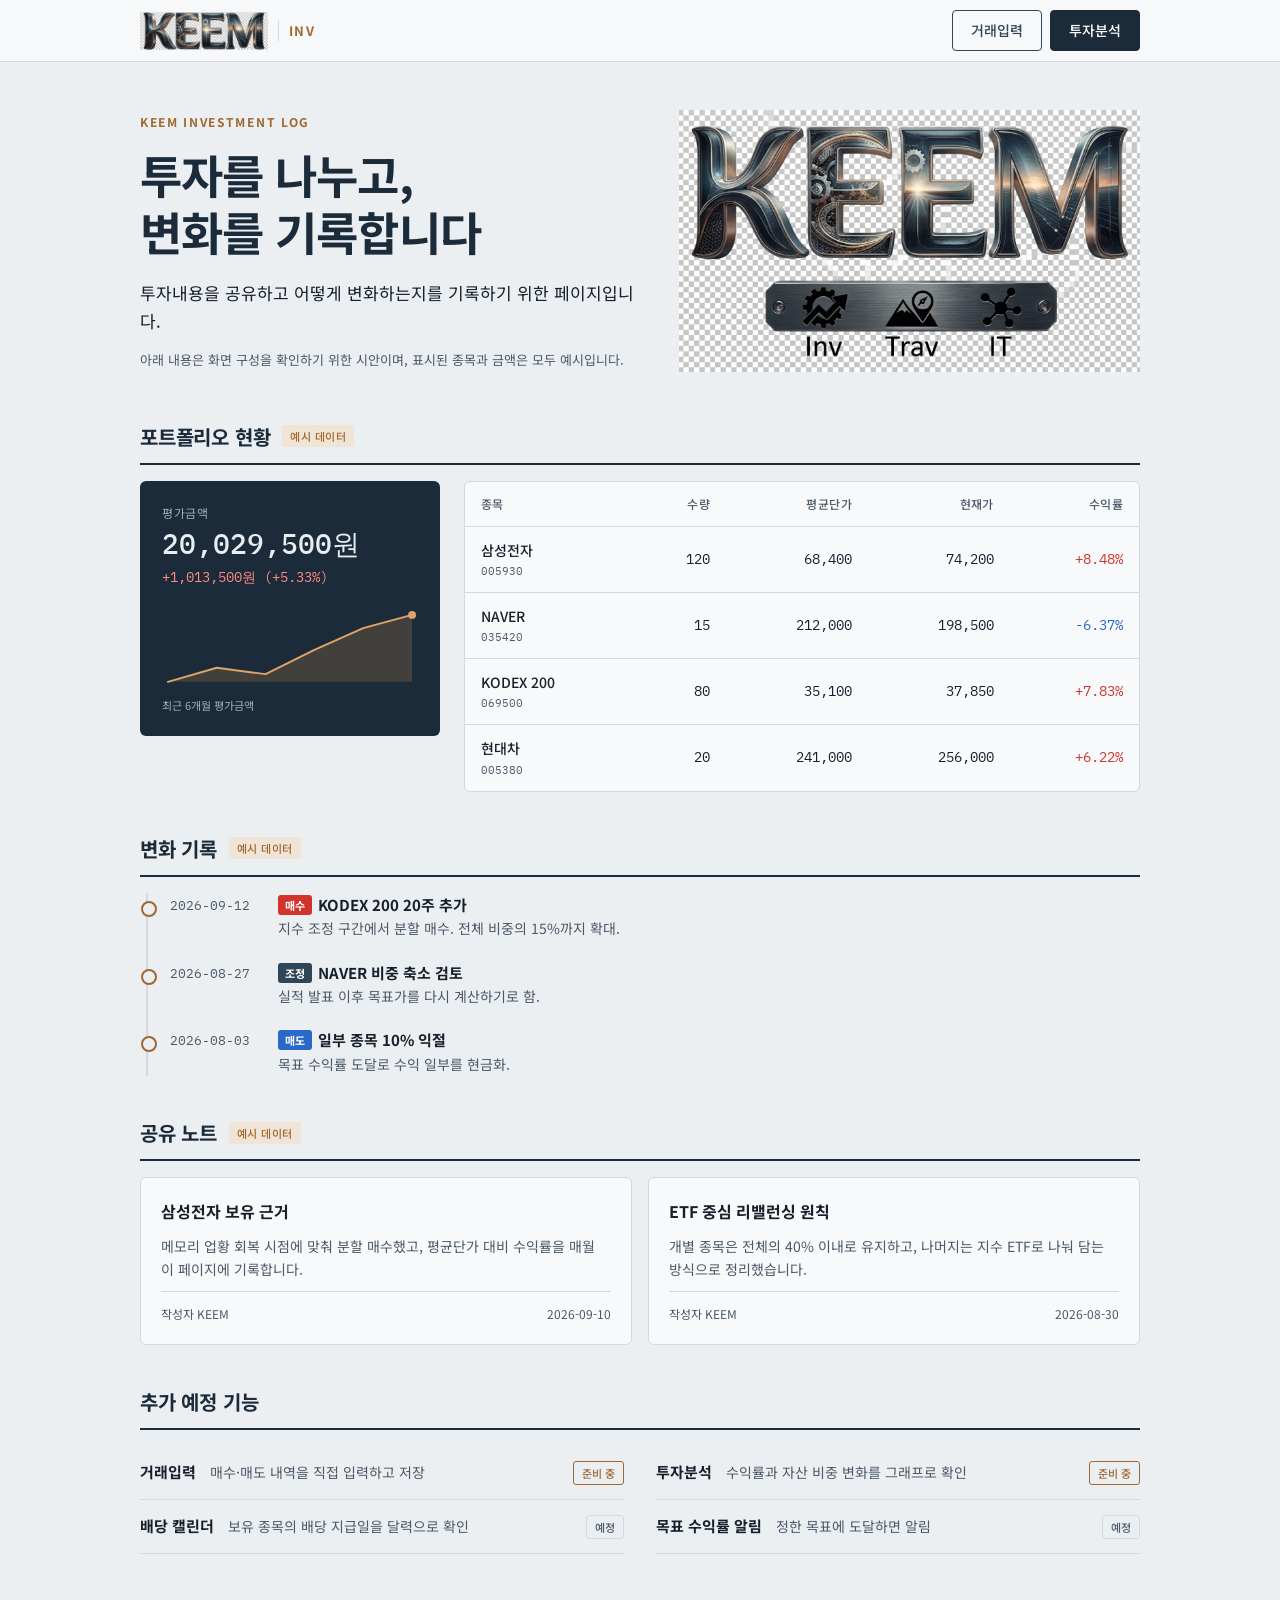
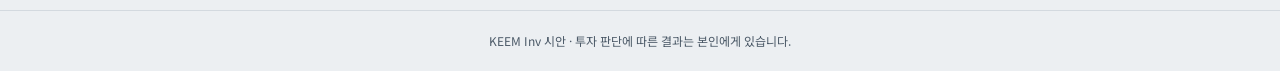
==== index.html @ 08c2e679 "Add KEEM Inv site" ====
<!doctype html>
<html lang="ko">
<head>
  <meta charset="utf-8">
  <meta name="viewport" content="width=device-width, initial-scale=1">
  <title>KEEM Inv - 투자 기록 노트</title>
  <link rel="preconnect" href="https://fonts.googleapis.com">
  <link rel="preconnect" href="https://fonts.gstatic.com" crossorigin>
  <link href="https://fonts.googleapis.com/css2?family=IBM+Plex+Mono:wght@400;500&family=Noto+Sans+KR:wght@400;500;700&display=swap" rel="stylesheet">
  <link rel="icon" href="KEEM_home.png">
  <link rel="stylesheet" href="style.css">
</head>
<body>

  <header class="topbar">
    <div class="topbar-inner">
      <a class="brand" href="index.html" aria-label="KEEM 홈">
        <span class="brand-mark"><img src="KEEM_home.png" alt="KEEM"></span>
        <span class="brand-sub">Inv</span>
      </a>
      <nav class="actions" aria-label="주요 메뉴">
        <button type="button" class="btn btn-ghost" data-page="trade">거래입력</button>
        <button type="button" class="btn btn-solid" data-page="analysis">투자분석</button>
      </nav>
    </div>
  </header>

  <main>

    <!-- 1. 소개 -->
    <section class="hero">
      <div class="hero-text">
        <p class="eyebrow">KEEM Investment Log</p>
        <h1>투자를 나누고,<br>변화를 기록합니다</h1>
        <p class="lead">투자내용을 공유하고 어떻게 변화하는지를 기록하기 위한 페이지입니다.</p>
        <p class="hero-note">아래 내용은 화면 구성을 확인하기 위한 시안이며, 표시된 종목과 금액은 모두 예시입니다.</p>
      </div>
      <div class="hero-logo">
        <img src="KEEM_home.png" alt="KEEM 로고. 하단에 Inv, Trav, IT 세 영역이 표시되어 있습니다.">
      </div>
    </section>

    <!-- 2. 포트폴리오 현황 -->
    <section class="block" aria-labelledby="h-portfolio">
      <div class="block-head">
        <h2 id="h-portfolio">포트폴리오 현황</h2>
        <span class="tag">예시 데이터</span>
      </div>

      <div class="portfolio">
        <div class="summary">
          <p class="label">평가금액</p>
          <p class="total num" id="total-value">-</p>
          <p class="delta num" id="total-delta">-</p>
          <div class="spark" id="spark" role="img" aria-label="최근 6개월 평가금액 추이"></div>
          <p class="spark-cap">최근 6개월 평가금액</p>
        </div>

        <div class="table-wrap">
          <table>
            <thead>
              <tr>
                <th scope="col">종목</th>
                <th scope="col" class="r">수량</th>
                <th scope="col" class="r">평균단가</th>
                <th scope="col" class="r">현재가</th>
                <th scope="col" class="r">수익률</th>
              </tr>
            </thead>
            <tbody id="holdings"></tbody>
          </table>
        </div>
      </div>
    </section>

    <!-- 3. 변화 기록 -->
    <section class="block" aria-labelledby="h-log">
      <div class="block-head">
        <h2 id="h-log">변화 기록</h2>
        <span class="tag">예시 데이터</span>
      </div>
      <ol class="timeline" id="timeline"></ol>
    </section>

    <!-- 4. 공유 노트 -->
    <section class="block" aria-labelledby="h-notes">
      <div class="block-head">
        <h2 id="h-notes">공유 노트</h2>
        <span class="tag">예시 데이터</span>
      </div>
      <div class="notes" id="notes"></div>
    </section>

    <!-- 5. 추가 예정 -->
    <section class="block" aria-labelledby="h-next">
      <div class="block-head">
        <h2 id="h-next">추가 예정 기능</h2>
      </div>
      <ul class="roadmap" id="roadmap"></ul>
    </section>

  </main>

  <footer class="footer">
    <p>KEEM Inv 시안 · 투자 판단에 따른 결과는 본인에게 있습니다.</p>
  </footer>

  <div class="toast" id="toast" role="status" aria-live="polite" hidden></div>

  <script src="script.js"></script>
</body>
</html>
---- style.css ----
/* KEEM Inv - 로고의 금속 질감(스틸 블루, 브론즈)에서 가져온 팔레트 */
:root {
  --bg: #eceff2;
  --surface: #f8f9fb;
  --ink: #16202b;
  --ink-soft: #4b5967;
  --line: #d3d9df;
  --steel: #2f4558;
  --steel-deep: #1b2b3a;
  --bronze: #a0672f;
  --bronze-soft: #f0e4d6;

  /* 국내 증시 관례: 상승은 빨강, 하락은 파랑 */
  --up: #d0342c;
  --down: #2a68c9;

  --font-body: "Noto Sans KR", "Malgun Gothic", "Apple SD Gothic Neo", sans-serif;
  --font-num: "IBM Plex Mono", "D2Coding", Consolas, monospace;

  --gutter: clamp(16px, 4vw, 40px);
  --maxw: 1080px;
}

* { box-sizing: border-box; }

html { scroll-behavior: smooth; }

body {
  margin: 0;
  font-family: var(--font-body);
  font-size: 15px;
  line-height: 1.65;
  color: var(--ink);
  background: var(--bg);
  -webkit-font-smoothing: antialiased;
}

img { max-width: 100%; display: block; }

h1, h2, h3, p, ul, ol { margin: 0; }
ul, ol { padding: 0; list-style: none; }

.num {
  font-family: var(--font-num);
  font-variant-numeric: tabular-nums;
}

:focus-visible {
  outline: 2px solid var(--bronze);
  outline-offset: 3px;
}

/* ---------- 상단 바 ---------- */
.topbar {
  position: sticky;
  top: 0;
  z-index: 10;
  background: rgba(248, 249, 251, 0.92);
  backdrop-filter: blur(8px);
  border-bottom: 1px solid var(--line);
}

.topbar-inner {
  max-width: var(--maxw);
  margin: 0 auto;
  padding: 10px var(--gutter);
  display: flex;
  align-items: center;
  justify-content: space-between;
  gap: 16px;
}

.brand {
  display: flex;
  align-items: center;
  gap: 10px;
  text-decoration: none;
  color: var(--ink);
}

/* 로고 이미지의 KEEM 글자 영역(위쪽 약 52%)만 잘라서 표시 */
.brand-mark {
  position: relative;
  display: block;
  height: 38px;
  aspect-ratio: 1352 / 400;
  overflow: hidden;
}

.brand-mark img {
  position: absolute;
  left: 0;
  top: -10%;
  width: 100%;
  height: auto;
  max-width: none;
}

.brand-sub {
  font-size: 13px;
  font-weight: 700;
  letter-spacing: 0.08em;
  text-transform: uppercase;
  color: var(--bronze);
  padding-left: 10px;
  border-left: 1px solid var(--line);
}

.actions {
  display: flex;
  gap: 8px;
}

.btn {
  font: inherit;
  font-size: 14px;
  font-weight: 500;
  padding: 8px 18px;
  border-radius: 4px;
  border: 1px solid var(--steel);
  cursor: pointer;
  transition: background-color 0.15s, color 0.15s, border-color 0.15s;
}

.btn-ghost {
  background: transparent;
  color: var(--steel);
}
.btn-ghost:hover { background: var(--steel); color: #fff; }

.btn-solid {
  background: var(--steel-deep);
  border-color: var(--steel-deep);
  color: #fff;
}
.btn-solid:hover { background: var(--bronze); border-color: var(--bronze); }

/* ---------- 본문 공통 ---------- */
main {
  max-width: var(--maxw);
  margin: 0 auto;
  padding: 0 var(--gutter) 56px;
  display: flex;
  flex-direction: column;
  gap: 40px;
}

.hero {
  display: grid;
  grid-template-columns: 1.1fr 1fr;
  align-items: center;
  gap: 32px;
  padding-block: 48px 8px;
}

.eyebrow {
  font-size: 12px;
  font-weight: 700;
  letter-spacing: 0.14em;
  text-transform: uppercase;
  color: var(--bronze);
  margin-bottom: 14px;
}

h1 {
  font-size: clamp(30px, 5vw, 46px);
  line-height: 1.25;
  font-weight: 700;
  letter-spacing: -0.02em;
  color: var(--steel-deep);
  text-wrap: balance;
}

.lead {
  margin-top: 18px;
  font-size: 17px;
  color: var(--ink);
  max-width: 34em;
}

.hero-note {
  margin-top: 14px;
  font-size: 13px;
  color: var(--ink-soft);
  max-width: 38em;
}

.hero-logo img {
  width: 100%;
  height: auto;
}

.block-head {
  display: flex;
  align-items: center;
  gap: 12px;
  margin-bottom: 16px;
  padding-bottom: 10px;
  border-bottom: 2px solid var(--steel-deep);
}

h2 {
  font-size: 20px;
  font-weight: 700;
  letter-spacing: -0.01em;
  color: var(--steel-deep);
}

.tag {
  font-size: 11px;
  font-weight: 500;
  letter-spacing: 0.04em;
  color: var(--bronze);
  background: var(--bronze-soft);
  padding: 2px 8px;
  border-radius: 3px;
}

/* ---------- 포트폴리오 ---------- */
.portfolio {
  display: grid;
  grid-template-columns: minmax(0, 300px) minmax(0, 1fr);
  gap: 24px;
  align-items: start;
}

.summary {
  background: var(--steel-deep);
  color: #e8edf1;
  padding: 22px;
  border-radius: 6px;
}

.summary .label {
  font-size: 12px;
  letter-spacing: 0.06em;
  color: #9fb0bf;
}

.total {
  font-size: 28px;
  font-weight: 500;
  margin-top: 4px;
  line-height: 1.2;
}

.delta {
  font-size: 14px;
  margin-top: 6px;
}

.spark { margin-top: 18px; }
.spark svg { display: block; width: 100%; height: auto; }

.spark-cap {
  margin-top: 6px;
  font-size: 11px;
  color: #9fb0bf;
}

.table-wrap {
  overflow-x: auto;
  background: var(--surface);
  border: 1px solid var(--line);
  border-radius: 6px;
}

table {
  width: 100%;
  border-collapse: collapse;
  font-size: 14px;
}

th, td {
  padding: 12px 16px;
  text-align: left;
  white-space: nowrap;
}

th {
  font-size: 12px;
  font-weight: 500;
  color: var(--ink-soft);
  letter-spacing: 0.04em;
  border-bottom: 1px solid var(--line);
}

td { border-bottom: 1px solid var(--line); }
tbody tr:last-child td { border-bottom: 0; }

.r { text-align: right; }

.stock-name { font-weight: 500; }
.stock-code {
  display: block;
  font-family: var(--font-num);
  font-size: 11px;
  color: var(--ink-soft);
}

.up { color: var(--up); }
.down { color: var(--down); }
.summary .up { color: #ff8a80; }
.summary .down { color: #8fb8ff; }

/* ---------- 변화 기록 ---------- */
.timeline {
  border-left: 2px solid var(--line);
  margin-left: 6px;
  display: flex;
  flex-direction: column;
  gap: 20px;
}

.tl-item {
  position: relative;
  padding-left: 22px;
  display: grid;
  grid-template-columns: 92px 1fr;
  gap: 8px 16px;
}

.tl-item::before {
  content: "";
  position: absolute;
  left: -7px;
  top: 8px;
  width: 12px;
  height: 12px;
  border-radius: 50%;
  background: var(--bg);
  border: 2px solid var(--bronze);
}

.tl-date {
  font-family: var(--font-num);
  font-size: 13px;
  color: var(--ink-soft);
  padding-top: 2px;
}

.tl-title { font-weight: 700; }

.tl-kind {
  display: inline-block;
  font-size: 11px;
  font-weight: 700;
  padding: 1px 7px;
  margin-right: 6px;
  border-radius: 3px;
  vertical-align: 1px;
  color: #fff;
}
.tl-kind.buy { background: var(--up); }
.tl-kind.sell { background: var(--down); }
.tl-kind.adj { background: var(--steel); }

.tl-desc { color: var(--ink-soft); font-size: 14px; }

/* ---------- 공유 노트 ---------- */
.notes {
  display: grid;
  grid-template-columns: repeat(2, minmax(0, 1fr));
  gap: 16px;
}

.note {
  background: var(--surface);
  border: 1px solid var(--line);
  border-radius: 6px;
  padding: 20px;
  display: flex;
  flex-direction: column;
  gap: 10px;
}

.note h3 { font-size: 16px; }
.note p { font-size: 14px; color: var(--ink-soft); }

.note-meta {
  display: flex;
  justify-content: space-between;
  gap: 12px;
  font-size: 12px;
  color: var(--ink-soft);
  margin-top: auto;
  padding-top: 12px;
  border-top: 1px solid var(--line);
}

/* ---------- 추가 예정 ---------- */
.roadmap {
  display: grid;
  grid-template-columns: repeat(2, minmax(0, 1fr));
  gap: 0 32px;
}

.rm-item {
  display: flex;
  align-items: baseline;
  gap: 14px;
  padding: 14px 0;
  border-bottom: 1px solid var(--line);
}

.rm-name { font-weight: 700; flex: 0 0 auto; }
.rm-desc { color: var(--ink-soft); font-size: 14px; flex: 1 1 auto; }

.rm-state {
  flex: 0 0 auto;
  font-size: 11px;
  font-weight: 500;
  padding: 2px 8px;
  border-radius: 3px;
  border: 1px solid var(--line);
  color: var(--ink-soft);
}
.rm-state.soon {
  border-color: var(--bronze);
  color: var(--bronze);
}

/* ---------- 푸터 / 토스트 ---------- */
.footer {
  border-top: 1px solid var(--line);
  padding: 20px var(--gutter);
  text-align: center;
  font-size: 12px;
  color: var(--ink-soft);
}

.toast {
  position: fixed;
  left: 50%;
  bottom: 28px;
  transform: translateX(-50%);
  background: var(--steel-deep);
  color: #fff;
  padding: 10px 20px;
  border-radius: 4px;
  font-size: 14px;
  box-shadow: 0 6px 20px rgba(22, 32, 43, 0.25);
  z-index: 20;
  max-width: calc(100vw - 32px);
}

/* ---------- 반응형 ---------- */
@media (max-width: 860px) {
  .hero { grid-template-columns: 1fr; padding-top: 32px; }
  .hero-logo { max-width: 460px; }
  .portfolio { grid-template-columns: 1fr; }
  .notes, .roadmap { grid-template-columns: 1fr; }
}

@media (max-width: 480px) {
  .brand-sub { display: none; }
  .brand-mark { height: 32px; }
  .btn { padding: 7px 12px; font-size: 13px; }
  .tl-item { grid-template-columns: 1fr; }
  .rm-item { flex-wrap: wrap; }
  .rm-desc { flex-basis: 100%; order: 3; }
}

@media (prefers-reduced-motion: reduce) {
  html { scroll-behavior: auto; }
  * { transition: none !important; }
}
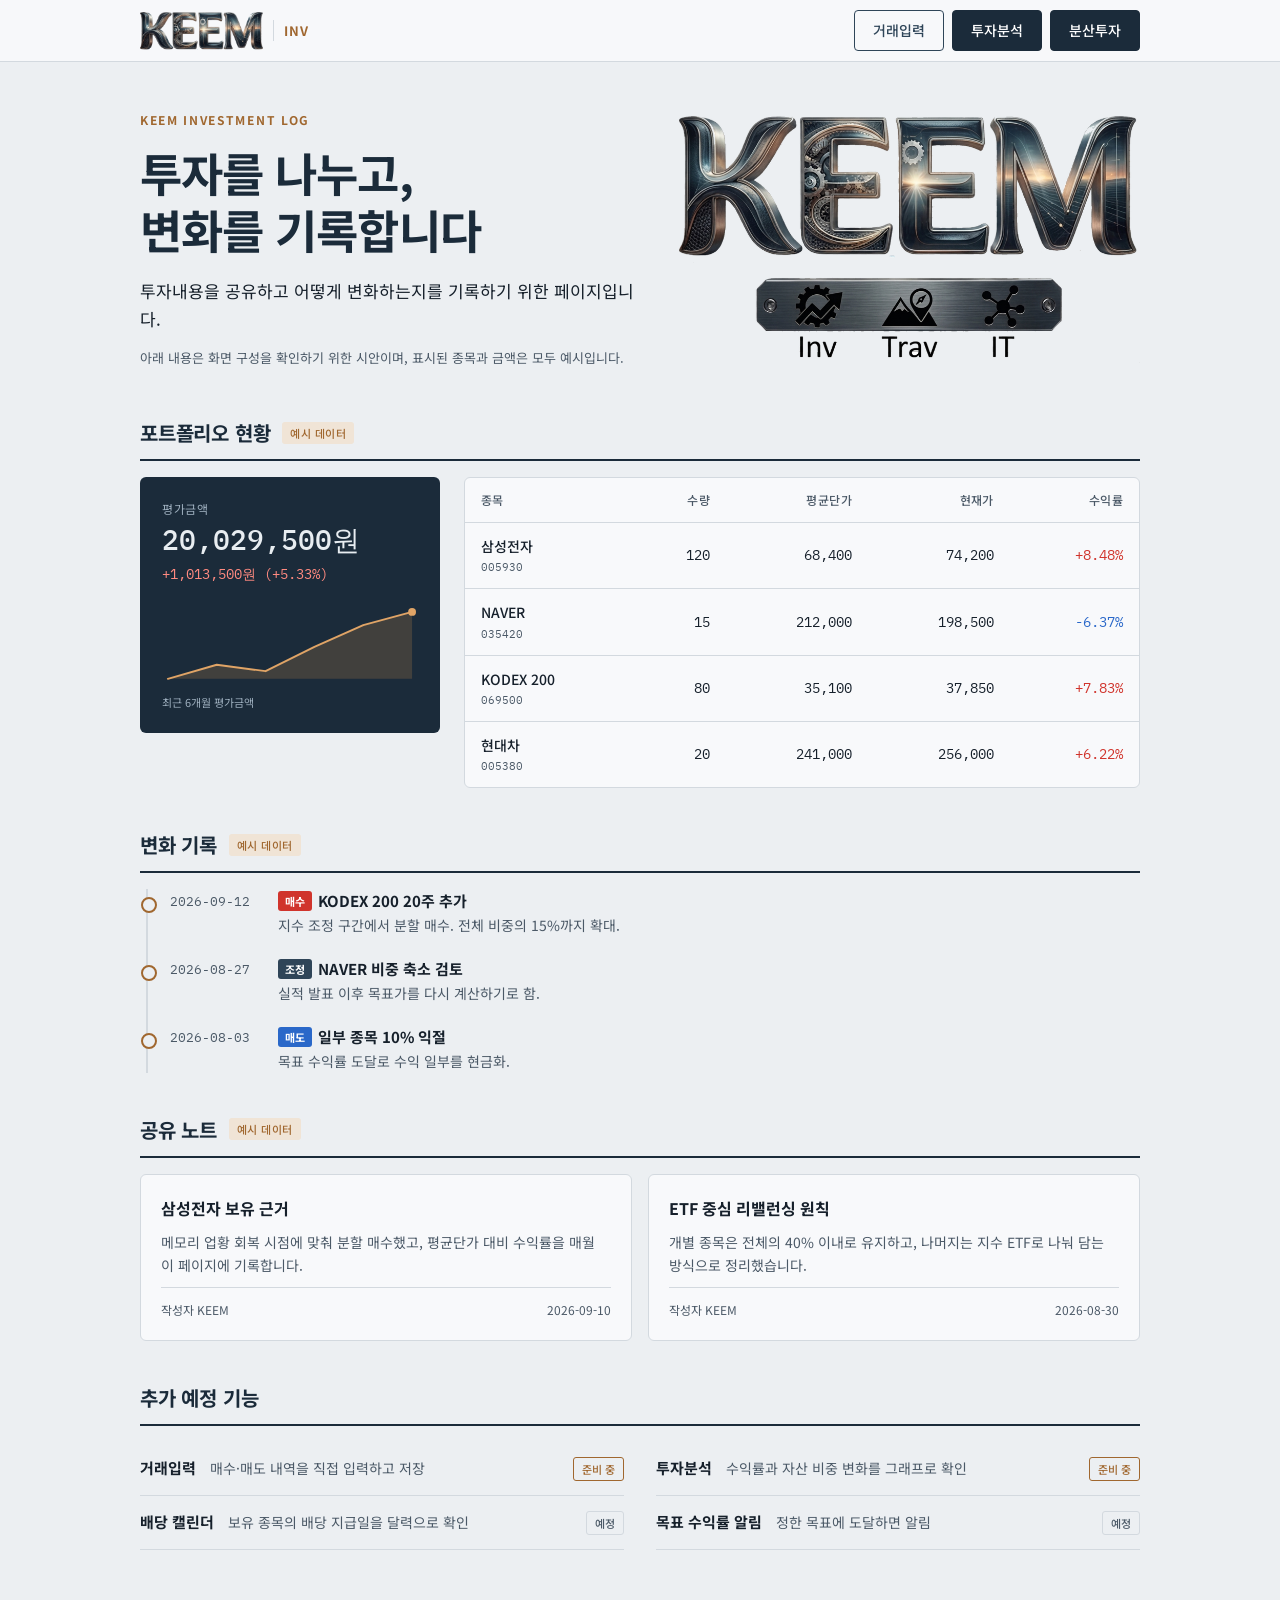
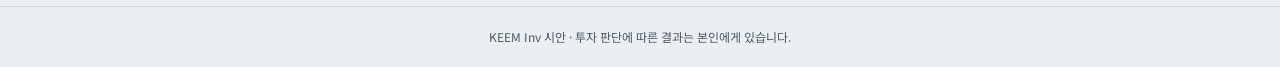
==== commit f79ac3a8: "Add asset_invest page and fix logo display - index.html: use transparent-background logo images, add" ====
--- a/index.html
+++ b/index.html
@@ -7,7 +7,7 @@
   <link rel="preconnect" href="https://fonts.googleapis.com">
   <link rel="preconnect" href="https://fonts.gstatic.com" crossorigin>
   <link href="https://fonts.googleapis.com/css2?family=IBM+Plex+Mono:wght@400;500&family=Noto+Sans+KR:wght@400;500;700&display=swap" rel="stylesheet">
-  <link rel="icon" href="KEEM_home.png">
+  <link rel="icon" href="KEEM_mark.png">
   <link rel="stylesheet" href="style.css">
 </head>
 <body>
@@ -15,12 +15,13 @@
   <header class="topbar">
     <div class="topbar-inner">
       <a class="brand" href="index.html" aria-label="KEEM 홈">
-        <span class="brand-mark"><img src="KEEM_home.png" alt="KEEM"></span>
+        <span class="brand-mark"><img src="KEEM_mark.png" alt="KEEM"></span>
         <span class="brand-sub">Inv</span>
       </a>
       <nav class="actions" aria-label="주요 메뉴">
         <button type="button" class="btn btn-ghost" data-page="trade">거래입력</button>
         <button type="button" class="btn btn-solid" data-page="analysis">투자분석</button>
+        <a class="btn btn-solid" href="asset_invest.html">분산투자</a>
       </nav>
     </div>
   </header>
@@ -36,7 +37,7 @@
         <p class="hero-note">아래 내용은 화면 구성을 확인하기 위한 시안이며, 표시된 종목과 금액은 모두 예시입니다.</p>
       </div>
       <div class="hero-logo">
-        <img src="KEEM_home.png" alt="KEEM 로고. 하단에 Inv, Trav, IT 세 영역이 표시되어 있습니다.">
+        <img src="KEEM_logo_web.png" alt="KEEM 로고. 하단에 Inv, Trav, IT 세 영역이 표시되어 있습니다.">
       </div>
     </section>
 
--- a/style.css
+++ b/style.css
@@ -78,21 +78,15 @@
   color: var(--ink);
 }
 
-/* 로고 이미지의 KEEM 글자 영역(위쪽 약 52%)만 잘라서 표시 */
+/* KEEM 글자 영역만 잘라낸 투명 배경 로고 (KEEM_mark.png) */
 .brand-mark {
-  position: relative;
   display: block;
   height: 38px;
-  aspect-ratio: 1352 / 400;
-  overflow: hidden;
 }
 
 .brand-mark img {
-  position: absolute;
-  left: 0;
-  top: -10%;
-  width: 100%;
-  height: auto;
+  height: 100%;
+  width: auto;
   max-width: none;
 }
 
@@ -112,6 +106,8 @@
 }
 
 .btn {
+  display: inline-block;
+  text-decoration: none;
   font: inherit;
   font-size: 14px;
   font-weight: 500;
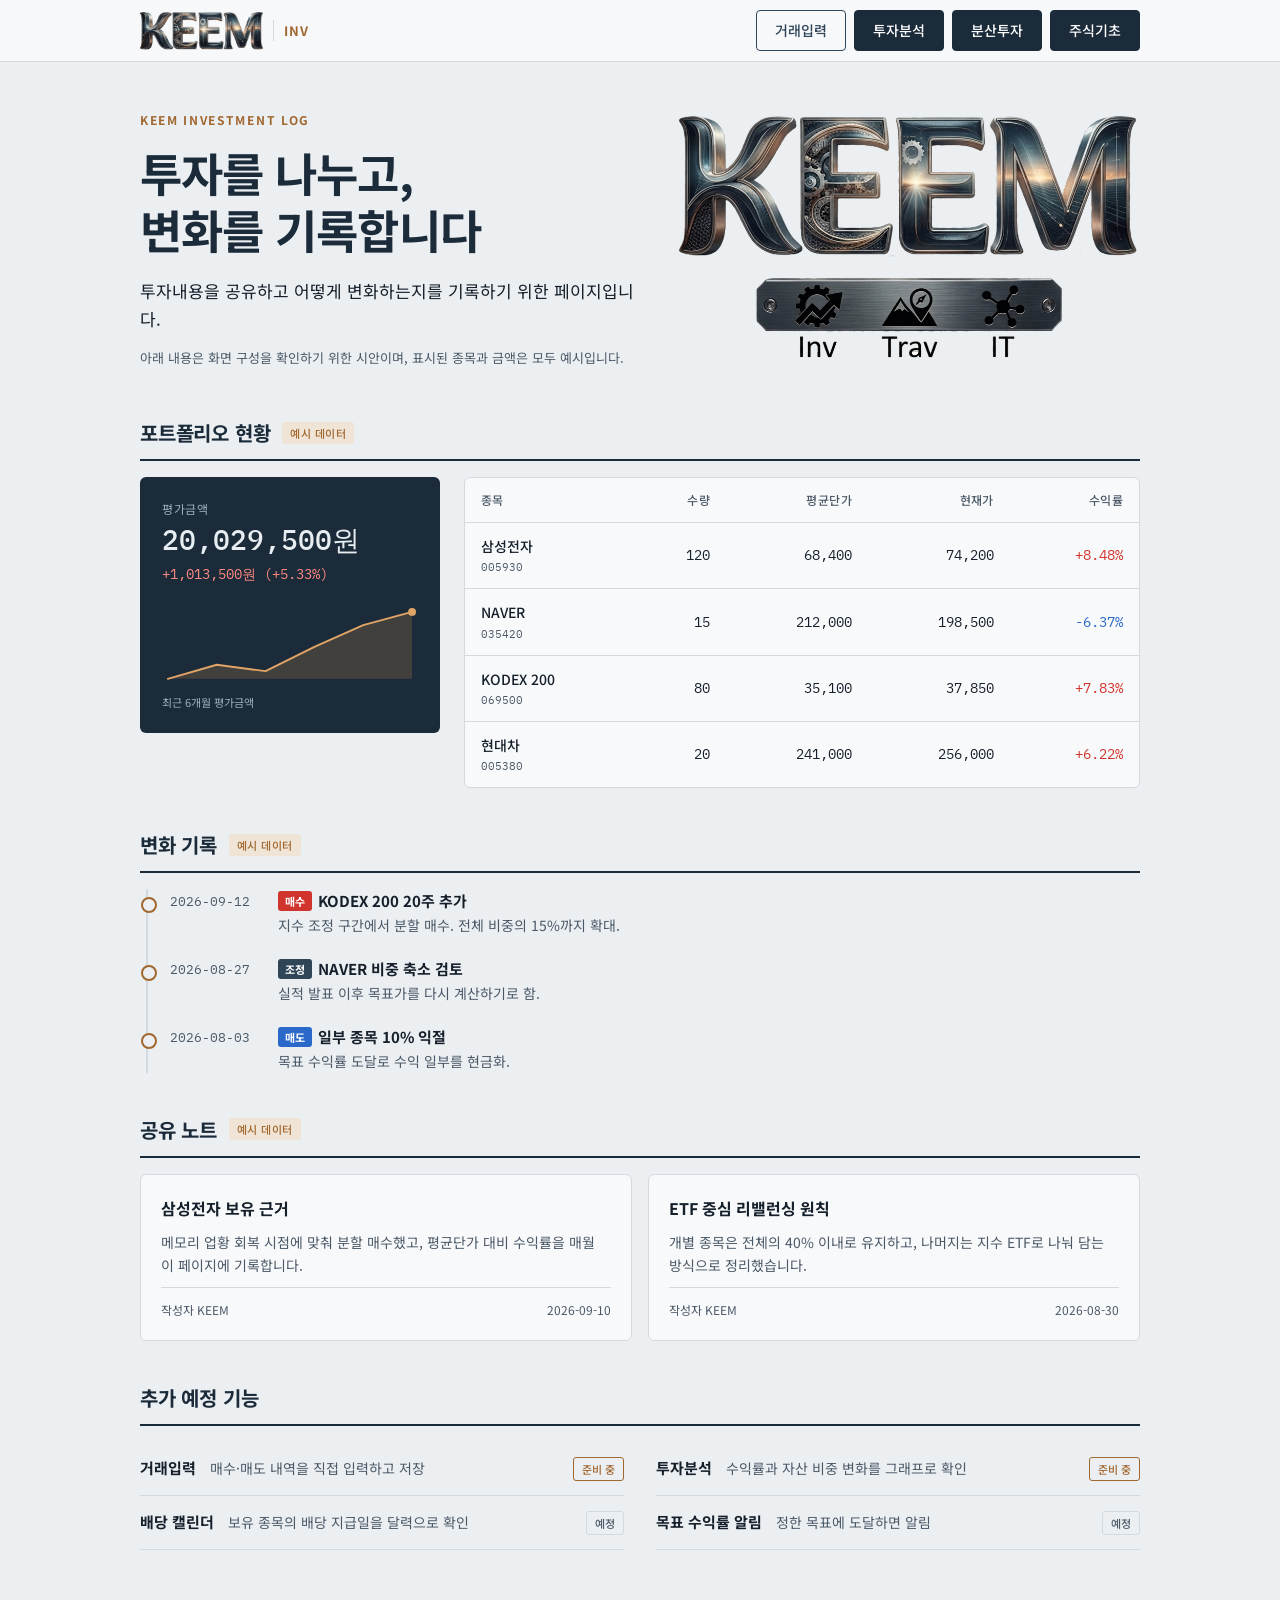
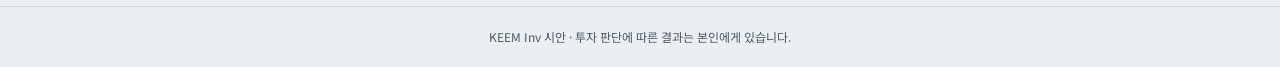
==== commit f9a6788a: "Add stock_element slides and 주식기초 button - stock_element.html: 주식·주주환원 기초 인포그래픽 슬라이드 - index.html: 배" ====
--- a/index.html
+++ b/index.html
@@ -22,6 +22,7 @@
         <button type="button" class="btn btn-ghost" data-page="trade">거래입력</button>
         <button type="button" class="btn btn-solid" data-page="analysis">투자분석</button>
         <a class="btn btn-solid" href="asset_invest.html">분산투자</a>
+        <a class="btn btn-solid" href="stock_element.html">주식기초</a>
       </nav>
     </div>
   </header>
--- a/style.css
+++ b/style.css
@@ -452,6 +452,9 @@
   .brand-sub { display: none; }
   .brand-mark { height: 32px; }
   .btn { padding: 7px 12px; font-size: 13px; }
+  .topbar-inner { flex-wrap: wrap; row-gap: 8px; }
+  .actions { width: 100%; }
+  .actions .btn { flex: 1; text-align: center; white-space: nowrap; padding-inline: 6px; }
   .tl-item { grid-template-columns: 1fr; }
   .rm-item { flex-wrap: wrap; }
   .rm-desc { flex-basis: 100%; order: 3; }
